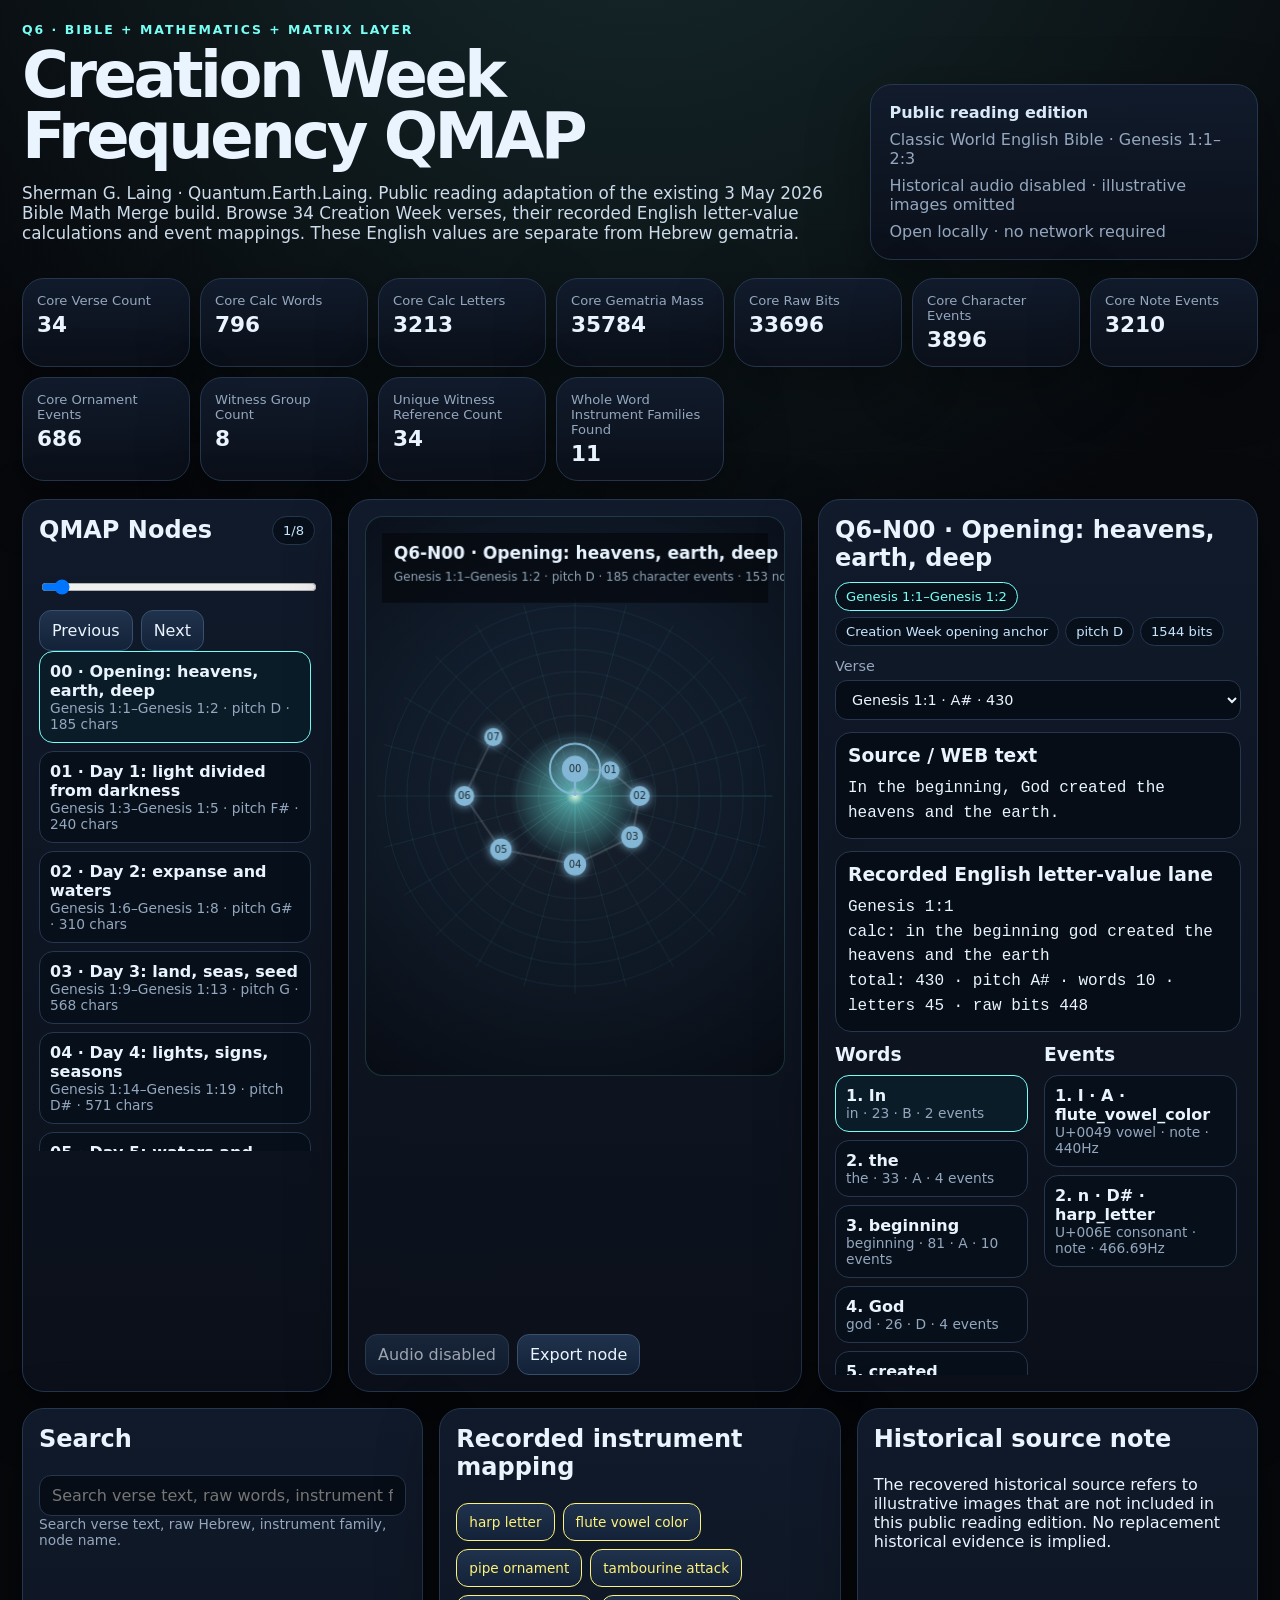
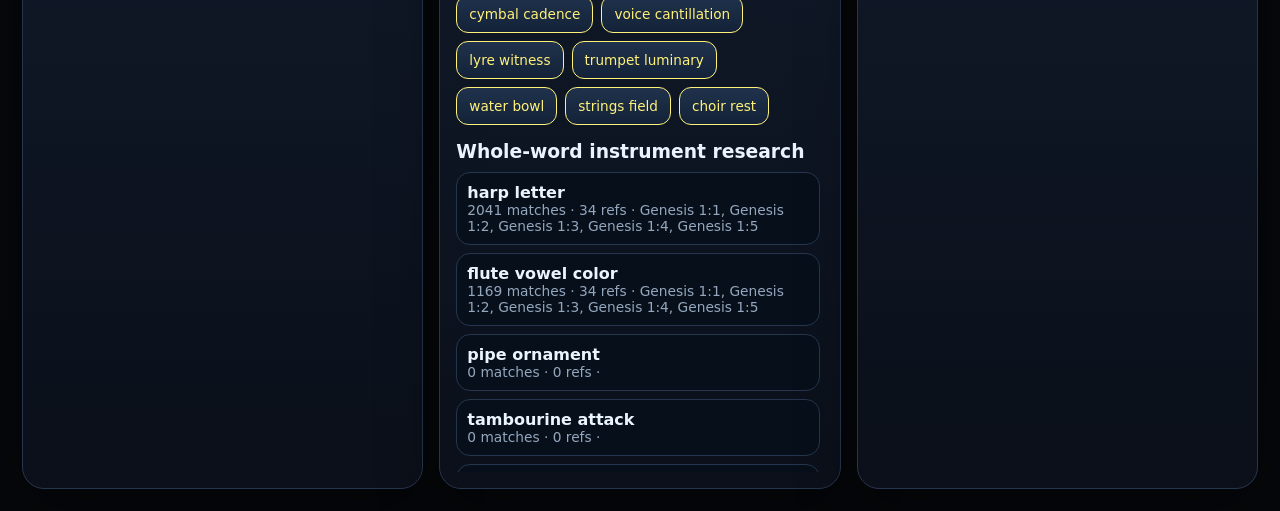
==== web/index.html @ 32003d08 "Publish Sherman Gaucia Laing selected Bible and research materials under included noncommercial term" ====
<!doctype html>
<html lang="en">
<head>
  <meta charset="utf-8">
  <meta name="viewport" content="width=device-width, initial-scale=1">
  <title>QEL Creation Week — public reading edition</title>
  <link rel="stylesheet" href="styles/style.css">
</head>
<body>
  <main class="shell">
    <header class="hero">
      <div>
        <p class="eyebrow">Q6 · Bible + Mathematics + Matrix Layer</p>
        <h1>Creation Week Frequency QMAP</h1>
        <p class="subhead">Sherman G. Laing · Quantum.Earth.Laing. Public reading adaptation of the existing 3 May 2026 Bible Math Merge build. Browse 34 Creation Week verses, their recorded English letter-value calculations and event mappings. These English values are separate from Hebrew gematria.</p>
      </div>
      <div class="status-card">
        <strong>Public reading edition</strong>
        <span>Classic World English Bible · Genesis 1:1–2:3</span>
        <span>Historical audio disabled · illustrative images omitted</span>
        <span>Open locally · no network required</span>
      </div>
    </header>

    <section class="grid metrics" id="globalMetrics"></section>

    <section class="app-grid">
      <aside class="panel side">
        <div class="panel-head">
          <h2>QMAP Nodes</h2>
          <span id="timelineLabel" class="pill">1/8</span>
        </div>
        <input id="timeline" type="range" min="0" value="0" step="1">
        <div class="controls">
          <button id="prevBtn">Previous</button>
          <button id="nextBtn">Next</button>
        </div>
        <div id="nodeList" class="scroll-list"></div>
      </aside>

      <section class="panel visual">
        <canvas id="qmapCanvas"></canvas>
        <div class="controls audio-controls">
          <button id="playBtn" disabled title="Historical audio is disabled in this public reading edition">Audio disabled</button>
          <button id="playWeekBtn" hidden disabled>Play week</button>
          <button id="stopBtn" hidden disabled>Stop</button>
          <button id="exportBtn">Export node</button>
          <label hidden>Speed <input id="speed" type="range" min="0.5" max="2" value="1" step="0.1"></label>
        </div>
      </section>

      <section class="panel detail">
        <div class="panel-head">
          <div>
            <h2 id="nodeTitle">Node</h2>
            <div id="nodeMeta" class="tags"></div>
          </div>
        </div>
        <label class="select-label">Verse
          <select id="verseSelect"></select>
        </label>
        <div class="scripture-card">
          <h3>Source / WEB text</h3>
          <pre id="sourceText"></pre>
        </div>
        <div class="scripture-card">
          <h3>Recorded English letter-value lane</h3>
          <pre id="calcText"></pre>
        </div>
        <div class="columns">
          <div>
            <h3>Words</h3>
            <div id="wordList" class="scroll-list short"></div>
          </div>
          <div>
            <h3>Events</h3>
            <div id="eventList" class="scroll-list short"></div>
          </div>
        </div>
      </section>
    </section>

    <section class="app-grid lower">
      <section class="panel">
        <div class="panel-head"><h2>Search</h2></div>
        <input id="searchInput" placeholder="Search verse text, raw words, instrument family, node name">
        <div id="searchResults" class="scroll-list"></div>
      </section>
      <section class="panel">
        <div class="panel-head"><h2>Recorded instrument mapping</h2></div>
        <div id="instrumentToggles" class="toggle-grid"></div>
        <h3>Whole-word instrument research</h3>
        <div id="instrumentResearch" class="scroll-list short"></div>
      </section>
      <section class="panel">
        <div class="panel-head"><h2>Historical source note</h2></div>
        <div id="refImages" class="ref-images"></div>
      </section>
    </section>
  </main>
  <script src="scripts/q6_data.js"></script>
  <script src="scripts/app.js"></script>
</body>
</html>
---- web/styles/style.css ----
:root{--bg:#06070a;--panel:#0e1420;--panel2:#111b2c;--line:#26364e;--text:#eaf4ff;--muted:#94a7be;--accent:#78fff5;--gold:#fff27a;--red:#ff7a9e;--shadow:0 18px 60px rgba(0,0,0,.35)}
*{box-sizing:border-box} body{margin:0;background:radial-gradient(circle at 50% -10%,rgba(120,255,245,.14),transparent 35%),linear-gradient(180deg,#07090d,#05070a);color:var(--text);font-family:system-ui,-apple-system,Segoe UI,Roboto,Arial,sans-serif} button,input,select{font:inherit} code{background:#050910;border:1px solid var(--line);border-radius:8px;padding:2px 6px}.shell{width:min(1600px,100%);margin:auto;padding:22px}.hero{display:grid;grid-template-columns:1.5fr .7fr;gap:18px;align-items:end;margin-bottom:18px}.eyebrow{margin:0 0 8px;color:var(--accent);letter-spacing:.16em;text-transform:uppercase;font-size:.78rem;font-weight:800}.hero h1{margin:0;font-size:clamp(2rem,5vw,4.8rem);line-height:.95;letter-spacing:-.055em}.subhead{max-width:80ch;color:#cddbea;font-size:1.05rem}.status-card,.panel,.metric{background:linear-gradient(180deg,rgba(17,27,44,.96),rgba(11,16,26,.96));border:1px solid var(--line);border-radius:22px;box-shadow:var(--shadow)}.status-card{padding:18px;display:grid;gap:8px;color:#d9e9f8}.status-card span{display:block;color:var(--muted)}.grid.metrics{display:grid;grid-template-columns:repeat(auto-fit,minmax(160px,1fr));gap:10px;margin:12px 0 18px}.metric{padding:14px}.metric span{display:block;color:var(--muted);text-transform:capitalize;font-size:.82rem}.metric b{display:block;font-size:1.35rem;margin-top:4px}.app-grid{display:grid;grid-template-columns:310px minmax(420px,1fr) 440px;gap:16px}.app-grid.lower{grid-template-columns:1fr 1fr 1fr;margin-top:16px}.panel{padding:16px;min-width:0}.panel-head{display:flex;justify-content:space-between;align-items:start;gap:12px;margin-bottom:12px}.panel h2,.panel h3{margin:0 0 10px}.pill,.tag{display:inline-flex;align-items:center;border:1px solid var(--line);border-radius:999px;background:#07101a;color:#c8e5ff;padding:6px 10px;font-size:.82rem}.tag.on{border-color:var(--accent);color:var(--accent)}.tags{display:flex;gap:6px;flex-wrap:wrap}.visual{min-height:640px;display:grid;grid-template-rows:1fr auto}#qmapCanvas{width:100%;height:560px;border-radius:18px;background:radial-gradient(circle,rgba(255,255,220,.04),rgba(120,255,245,.02),rgba(0,0,0,.35));border:1px solid rgba(120,255,245,.16);touch-action:none}.controls{display:flex;gap:8px;flex-wrap:wrap}.audio-controls{margin-top:12px;align-items:center}button{border:1px solid #36506d;color:var(--text);background:linear-gradient(180deg,#20324c,#132238);border-radius:12px;padding:10px 12px;cursor:pointer}button.active{border-color:var(--gold);color:var(--gold)}button:hover{filter:brightness(1.12)}input,select{width:100%;background:#070d16;color:var(--text);border:1px solid var(--line);border-radius:12px;padding:10px 12px}.select-label{display:grid;gap:6px;color:var(--muted);font-size:.9rem;margin:8px 0 12px}.scroll-list{display:grid;gap:8px;max-height:500px;overflow:auto;padding-right:4px}.scroll-list.short{max-height:300px}.item{border:1px solid var(--line);background:#07101a;border-radius:14px;padding:10px;cursor:pointer}.item:hover,.item.active{border-color:var(--accent);background:#0a1c28}.title{font-weight:800}.meta,.small{color:var(--muted);font-size:.86rem}.scripture-card{background:#070d16;border:1px solid var(--line);border-radius:16px;padding:12px;margin-bottom:12px}pre{white-space:pre-wrap;word-break:break-word;margin:0;color:#e8f4ff;line-height:1.55;font-family:ui-monospace,SFMono-Regular,Menlo,Consolas,monospace}.columns{display:grid;grid-template-columns:1fr 1fr;gap:12px}.toggle-grid{display:flex;gap:8px;flex-wrap:wrap;margin-bottom:16px}.toggle-grid button{font-size:.85rem}.ref-images{display:grid;gap:10px}.ref-images img{width:100%;border-radius:16px;border:1px solid var(--line);background:#07101a}@media(max-width:1200px){.hero,.app-grid,.app-grid.lower{grid-template-columns:1fr}.visual{min-height:auto}#qmapCanvas{height:420px}.columns{grid-template-columns:1fr}}@media(max-width:640px){.shell{padding:12px}.hero h1{font-size:2.2rem}.panel{padding:12px}.grid.metrics{grid-template-columns:1fr 1fr}.controls button{flex:1}}

[hidden]{display:none!important}button:disabled{cursor:default;opacity:.65}#eventList .item{cursor:default}
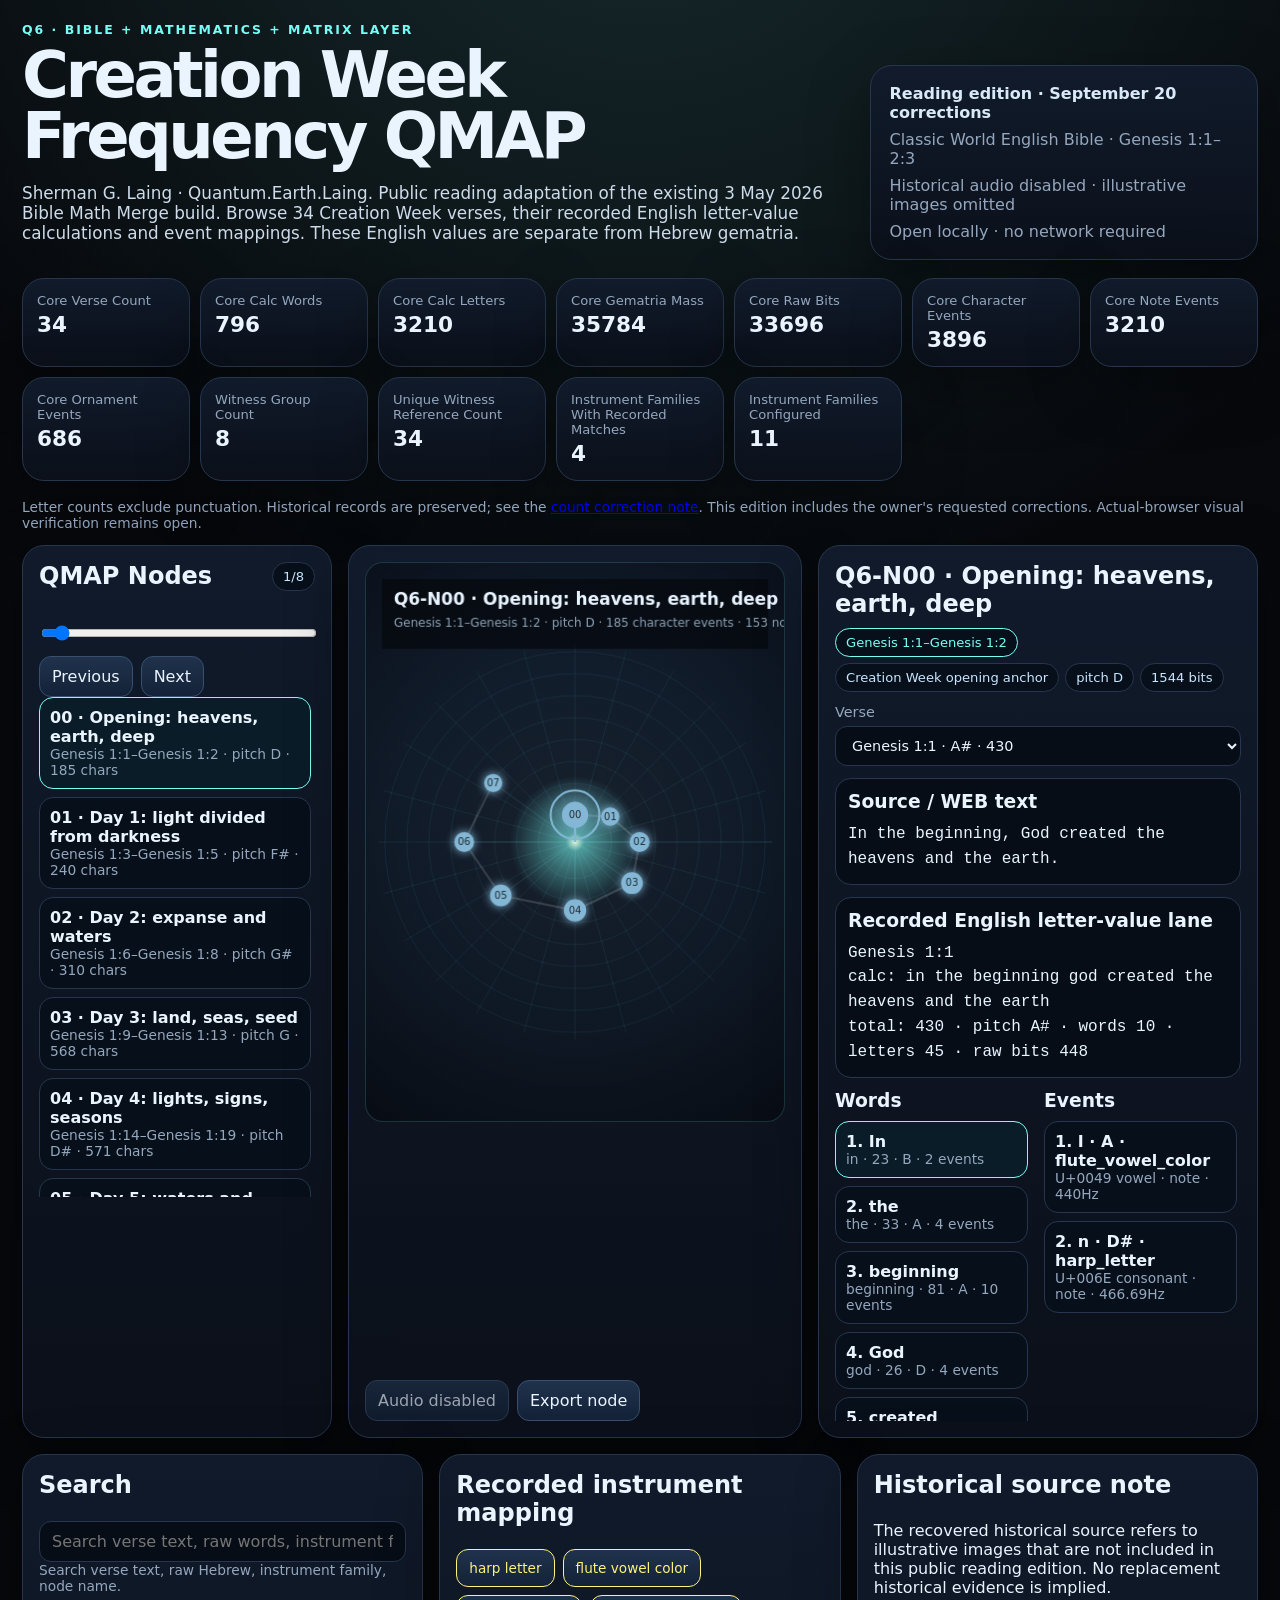
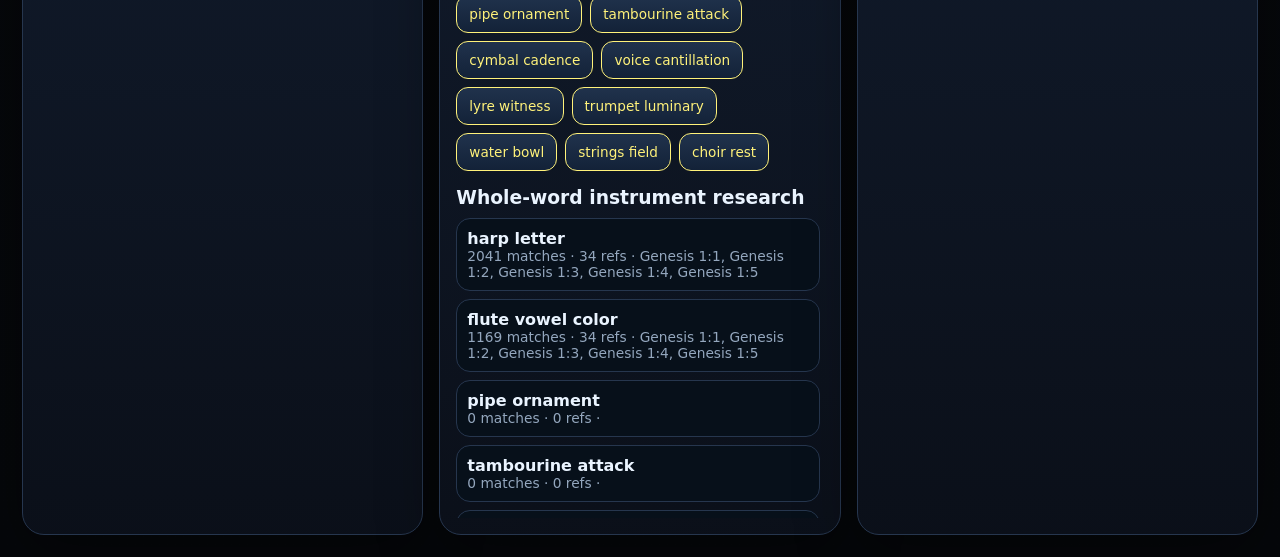
==== commit f4d501e8: "Correct Bible replay failures, reader counts, and saved verse emphasis Apply the owner's September 2" ====
--- a/web/index.html
+++ b/web/index.html
@@ -15,7 +15,7 @@
         <p class="subhead">Sherman G. Laing · Quantum.Earth.Laing. Public reading adaptation of the existing 3 May 2026 Bible Math Merge build. Browse 34 Creation Week verses, their recorded English letter-value calculations and event mappings. These English values are separate from Hebrew gematria.</p>
       </div>
       <div class="status-card">
-        <strong>Public reading edition</strong>
+        <strong>Reading edition · September 20 corrections</strong>
         <span>Classic World English Bible · Genesis 1:1–2:3</span>
         <span>Historical audio disabled · illustrative images omitted</span>
         <span>Open locally · no network required</span>
@@ -23,6 +23,7 @@
     </header>
 
     <section class="grid metrics" id="globalMetrics"></section>
+    <p class="small">Letter counts exclude punctuation. Historical records are preserved; see the <a href="CORRECTIONS.md">count correction note</a>. This edition includes the owner's requested corrections. Actual-browser visual verification remains open.</p>
 
     <section class="app-grid">
       <aside class="panel side">
